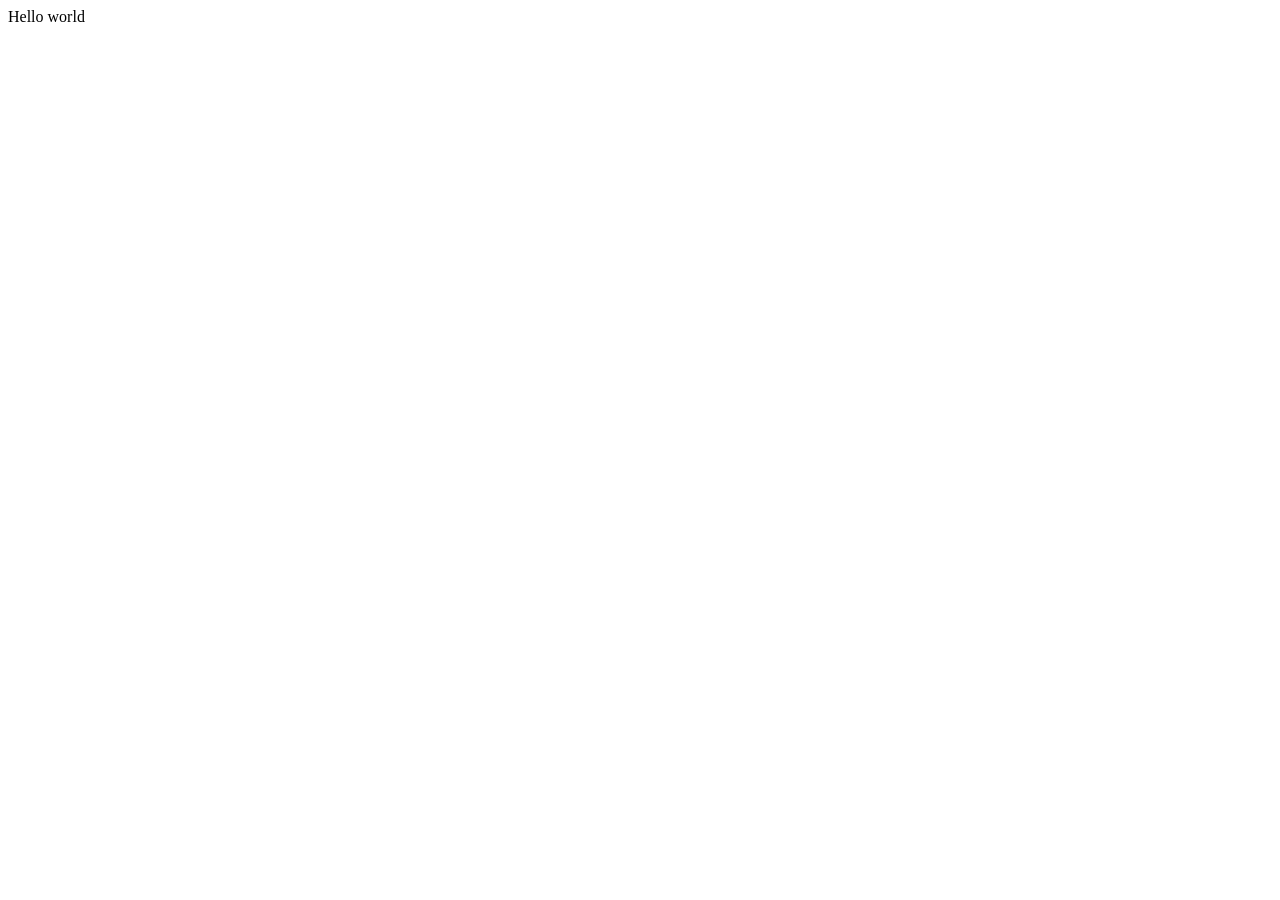
==== index.html @ 3414b9ca "ajout index et style" ====
<!DOCTYPE html>
<html lang="en">
<head>
    <meta charset="UTF-8">
    <meta name="viewport" content="width=device-width, initial-scale=1.0">
    <link rel="stylesheet" href="style.css">
    <title>ESGI-B2</title>
</head>
<body>
    Hello world
</body>
</html>
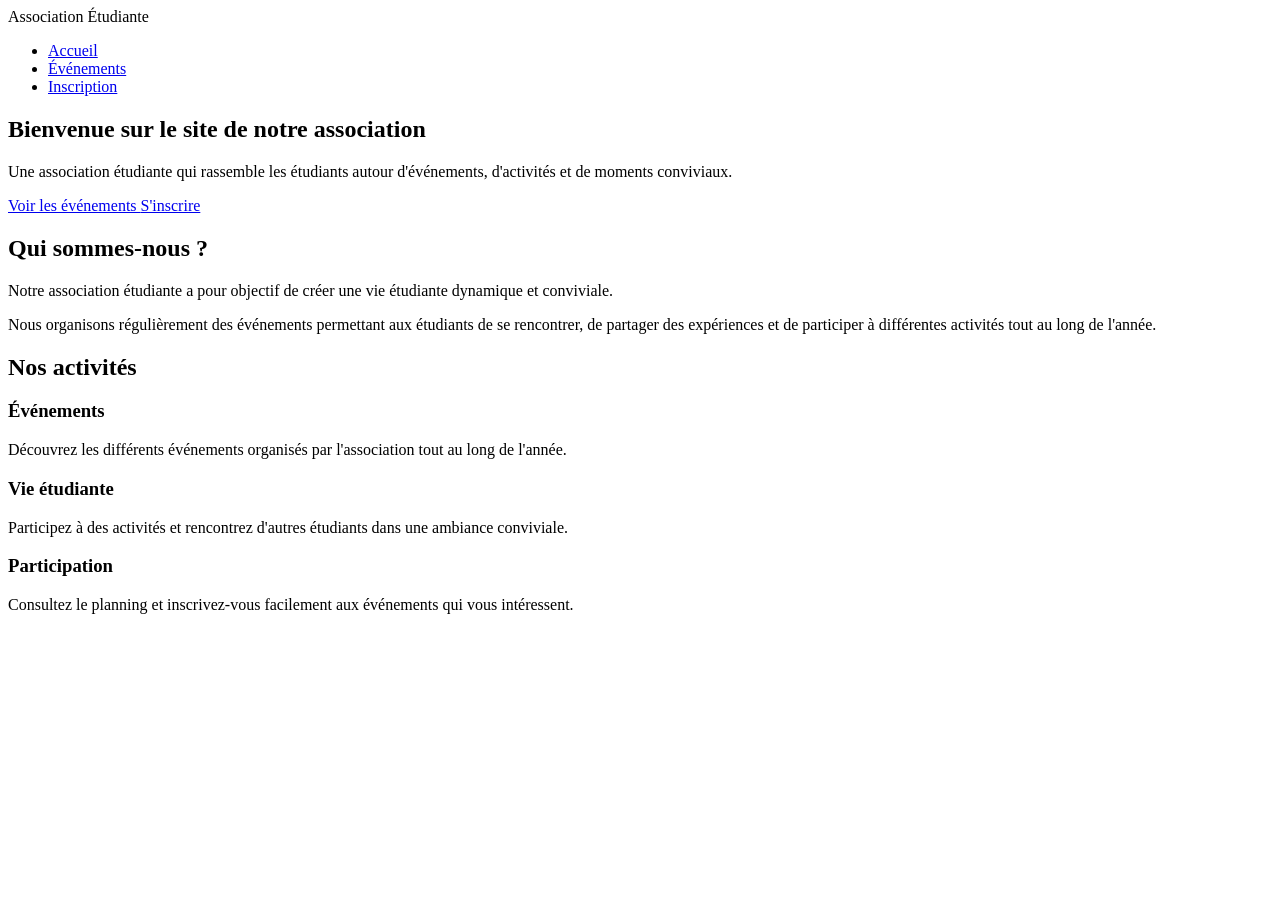
==== commit a9700393: "ajout de contenue/template dans la page index, en attente de CSS" ====
--- a/index.html
+++ b/index.html
@@ -1,12 +1,61 @@
 <!DOCTYPE html>
 <html lang="en">
+
 <head>
     <meta charset="UTF-8">
     <meta name="viewport" content="width=device-width, initial-scale=1.0">
     <link rel="stylesheet" href="style.css">
     <title>ESGI-B2</title>
 </head>
+
 <body>
-    Hello world
+    <header>
+        <nav>
+            <div class="logo"> Association Étudiante </div>
+            <ul class="nav-links">
+                <li> <a href="index.html">Accueil</a> </li>
+                <li> <a href="planning.html">Événements</a> </li>
+                <li> <a href="inscription.html">Inscription</a> </li>
+            </ul>
+        </nav>
+    </header> 
+    <main>
+        <section class="hero">
+            <div class="hero-content">
+                <h1>Bienvenue sur le site de notre association</h1>
+                <p> Une association étudiante qui rassemble les étudiants autour d'événements, d'activités et de moments conviviaux. </p>
+                <div class="buttons"> <a href="planning.html" class="button"> Voir les événements </a> <a
+                        href="inscription.html" class="button button-secondary"> S'inscrire </a> </div>
+            </div>
+        </section> 
+        <section class="presentation">
+            <h2>Qui sommes-nous ?</h2>
+            <p> Notre association étudiante a pour objectif de créer une vie étudiante dynamique et conviviale. </p>
+            <p> Nous organisons régulièrement des événements permettant aux étudiants de se rencontrer, de partager des
+                expériences et de participer à différentes activités tout au long de l'année. </p>
+        </section>
+        <section class="activities">
+            <div class="activities-container">
+                <h2>Nos activités</h2>
+                <div class="activity-list">
+                    <article class="activity">
+                        <h3>Événements</h3>
+                        <p> Découvrez les différents événements organisés par l'association tout au long de l'année.
+                        </p>
+                    </article>
+                    <article class="activity">
+                        <h3>Vie étudiante</h3>
+                        <p> Participez à des activités et rencontrez d'autres étudiants dans une ambiance conviviale.
+                        </p>
+                    </article>
+                    <article class="activity">
+                        <h3>Participation</h3>
+                        <p> Consultez le planning et inscrivez-vous facilement aux événements qui vous intéressent. </p>
+                    </article>
+                </div>
+            </div>
+        </section>
+    </main> 
 </body>
+
 </html>
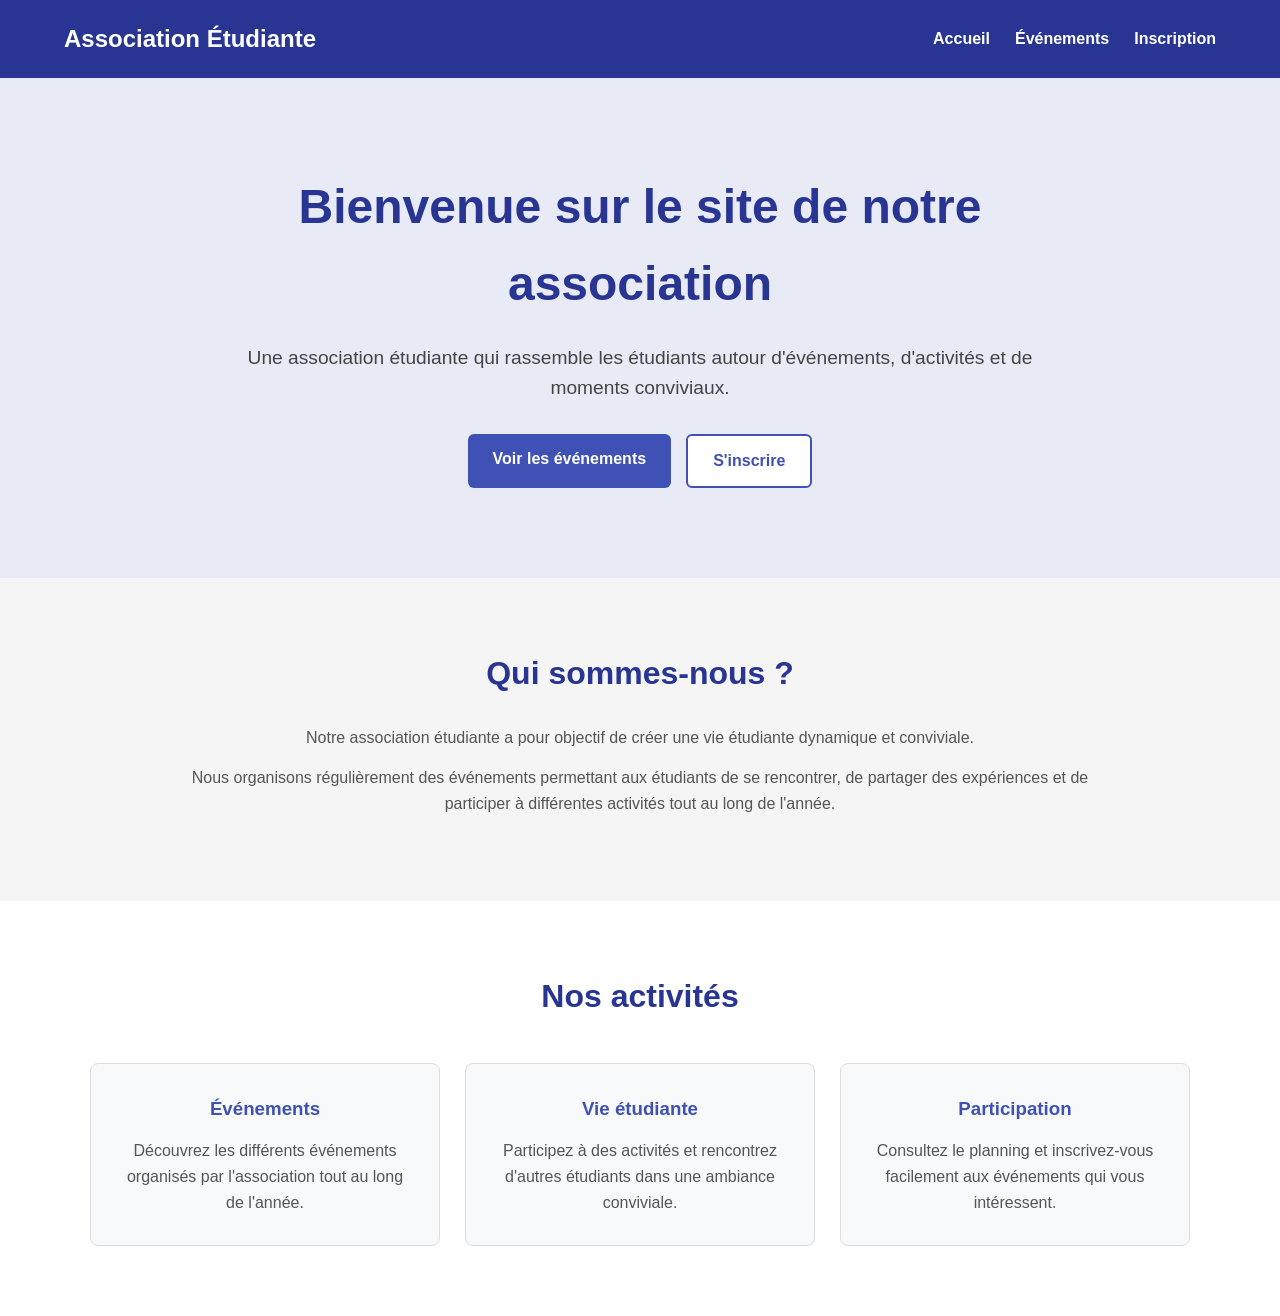
==== commit cde94cbf: "relink index/Event + modification d'Event.html afin d'avoir des event container et info, plus simple" ====
--- a/index.html
+++ b/index.html
@@ -14,7 +14,7 @@
             <div class="logo"> Association Étudiante </div>
             <ul class="nav-links">
                 <li> <a href="index.html">Accueil</a> </li>
-                <li> <a href="planning.html">Événements</a> </li>
+                <li> <a href="Event.html">Événements</a> </li>
                 <li> <a href="inscription.html">Inscription</a> </li>
             </ul>
         </nav>
@@ -24,7 +24,7 @@
             <div class="hero-content">
                 <h1>Bienvenue sur le site de notre association</h1>
                 <p> Une association étudiante qui rassemble les étudiants autour d'événements, d'activités et de moments conviviaux. </p>
-                <div class="buttons"> <a href="planning.html" class="button"> Voir les événements </a> <a
+                <div class="buttons"> <a href="Event.html" class="button"> Voir les événements </a> <a
                         href="inscription.html" class="button button-secondary"> S'inscrire </a> </div>
             </div>
         </section> 
--- a/style.css
+++ b/style.css
@@ -0,0 +1,192 @@
+* {
+    margin: 0;
+    padding: 0;
+    box-sizing: border-box;
+}
+
+
+body {
+    font-family: Arial, sans-serif;
+    background-color: #f5f5f5;
+    color: #222;
+    line-height: 1.6;
+}
+
+
+header {
+    background-color: #283593;
+    padding: 20px 0;
+}
+
+nav {
+    width: 90%;
+    max-width: 1200px;
+    margin: 0 auto;
+
+    display: flex;
+    justify-content: space-between;
+    align-items: center;
+}
+
+.logo {
+    color: white;
+    font-size: 1.5rem;
+    font-weight: bold;
+}
+
+.nav-links {
+    display: flex;
+    gap: 25px;
+    list-style: none;
+}
+
+.nav-links a {
+    color: white;
+    text-decoration: none;
+    font-weight: bold;
+}
+
+.nav-links a:hover {
+    text-decoration: underline;
+}
+
+
+.hero {
+    min-height: 500px;
+    padding: 80px 20px;
+
+    display: flex;
+    justify-content: center;
+    align-items: center;
+
+    text-align: center;
+
+    background-color: #e8eaf6;
+}
+
+.hero-content {
+    max-width: 800px;
+}
+
+.hero h1 {
+    margin-bottom: 20px;
+
+    color: #283593;
+    font-size: 3rem;
+}
+
+.hero p {
+    margin-bottom: 30px;
+
+    color: #444;
+    font-size: 1.2rem;
+}
+
+.buttons {
+    display: flex;
+    justify-content: center;
+    gap: 15px;
+    flex-wrap: wrap;
+}
+
+.button {
+    display: inline-block;
+
+    padding: 12px 25px;
+
+    background-color: #3f51b5;
+    color: white;
+
+    border-radius: 6px;
+
+    text-decoration: none;
+    font-weight: bold;
+}
+
+.button:hover {
+    background-color: #303f9f;
+}
+
+.button-secondary {
+    background-color: white;
+    color: #3f51b5;
+
+    border: 2px solid #3f51b5;
+}
+
+.button-secondary:hover {
+    background-color: #3f51b5;
+    color: white;
+}
+
+
+.presentation {
+    width: 90%;
+    max-width: 1000px;
+
+    margin: 0 auto;
+    padding: 70px 20px;
+
+    text-align: center;
+}
+
+.presentation h2 {
+    margin-bottom: 25px;
+
+    color: #283593;
+    font-size: 2rem;
+}
+
+.presentation p {
+    margin-bottom: 15px;
+    color: #555;
+}
+
+
+.activities {
+    padding: 70px 20px;
+
+    background-color: white;
+}
+
+.activities-container {
+    width: 90%;
+    max-width: 1100px;
+
+    margin: 0 auto;
+}
+
+.activities h2 {
+    margin-bottom: 40px;
+
+    text-align: center;
+
+    color: #283593;
+    font-size: 2rem;
+}
+
+.activity-list {
+    display: grid;
+    grid-template-columns: repeat(3, 1fr);
+    gap: 25px;
+}
+
+.activity {
+    padding: 30px;
+
+    background-color: #f8f9fa;
+
+    border: 1px solid #ddd;
+    border-radius: 8px;
+
+    text-align: center;
+}
+
+.activity h3 {
+    margin-bottom: 15px;
+    color: #3f51b5;
+}
+
+.activity p {
+    color: #555;
+}
